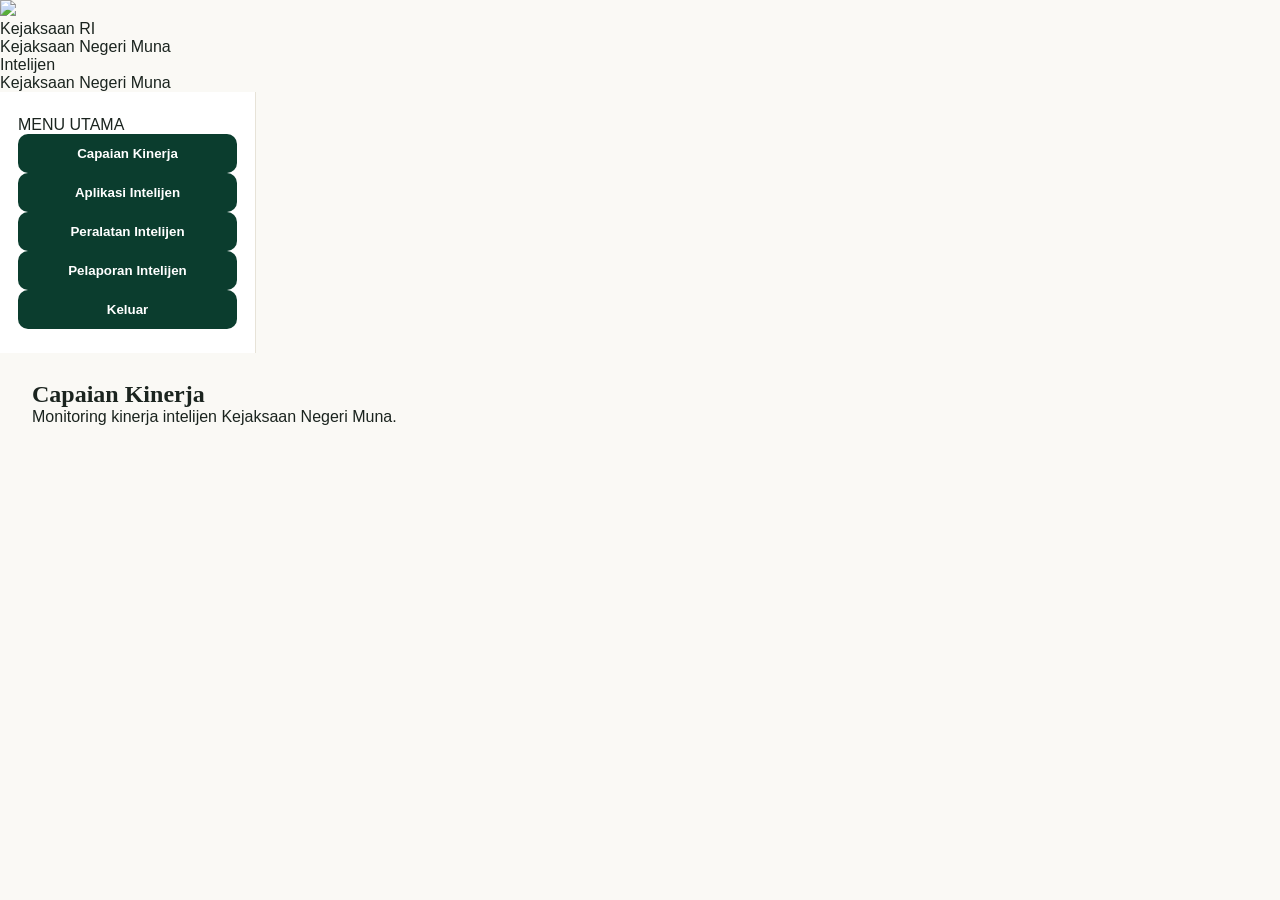
==== dashboard.html @ a60fd41d "Update dashboard.html" ====
<!DOCTYPE html>
<html lang="id">
<head>
<meta charset="UTF-8">
<meta name="viewport" content="width=device-width, initial-scale=1.0">
<title>Intelijen | Kejaksaan Negeri Muna</title>
<link rel="stylesheet" href="style.css">
</head>

<body class="dashboard-body">

<!-- HEADER -->
<header class="top-header">

  <div class="left-brand">
    <img src="https://raw.githubusercontent.com/ungumanggis199-svg/dataintelijen/main/Logo-Kejaksaan2.png"
         class="logo">
    <div>
      <div class="instansi">Kejaksaan RI</div>
      <div class="unit">Kejaksaan Negeri Muna</div>
    </div>
  </div>

  <div class="center-title">
    Intelijen <br>
    <span>Kejaksaan Negeri Muna</span>
  </div>

</header>

<!-- MAIN LAYOUT -->
<div class="dashboard-container">

  <!-- SIDEBAR -->
  <aside class="sidebar">

    <div class="menu-title">MENU UTAMA</div>

    <button class="menu active" onclick="showPage('kinerja')">
      Capaian Kinerja
    </button>

    <button class="menu" onclick="showPage('aplikasi')">
      Aplikasi Intelijen
    </button>

    <button class="menu" onclick="showPage('alat')">
      Peralatan Intelijen
    </button>

    <button class="menu" onclick="showPage('laporan')">
      Pelaporan Intelijen
    </button>

    <div class="logout">
      <button onclick="logout()">Keluar</button>
    </div>

  </aside>

  <!-- CONTENT -->
  <main class="content">

    <section id="kinerja" class="page active">
      <h2>Capaian Kinerja</h2>
      <p>Monitoring kinerja intelijen Kejaksaan Negeri Muna.</p>
    </section>

    <section id="aplikasi" class="page">
      <h2>Aplikasi Intelijen</h2>
      <p>Modul aplikasi operasional intelijen.</p>
    </section>

    <section id="alat" class="page">
      <h2>Peralatan Intelijen</h2>
      <p>Inventaris dan perangkat intelijen.</p>
    </section>

    <section id="laporan" class="page">
      <h2>Pelaporan Intelijen</h2>
      <p>Laporan kegiatan dan analisa intelijen.</p>
    </section>

  </main>

</div>

<script src="script.js"></script>
</body>
</html>
---- style.css ----
/* ===== TOKENS ===== */
:root{
  --green-deep:#0B3D2E;
  --green-mid:#155A41;
  --gold:#B8902E;
  --gold-light:#E4C77A;
  --white:#FFFFFF;
  --paper:#FAF9F5;
  --ink:#1B241F;
  --ink-soft:#5B6660;
  --line:#E7E3D8;
  --radius:14px;
  --shadow:0 12px 32px -12px rgba(11,61,46,0.18);
}

*{box-sizing:border-box;}
html,body{margin:0;padding:0;}
body{
  font-family:'Inter',sans-serif;
  color:var(--ink);
  background:var(--paper);
  -webkit-font-smoothing:antialiased;
}
h1,h2,h3,h4{font-family:'Fraunces',serif; margin:0;}
p{margin:0;}
a{color:inherit; text-decoration:none;}
button{font-family:inherit; cursor:pointer; border:none; background:none;}
input{font-family:inherit;}

/* ===== LOGIN PAGE ===== */
.logo-kejaksaan{
  width:60px;
  height:auto;
  display:block;
}
.login-body{
  min-height:100vh;
  display:flex;
  align-items:center;
  justify-content:center;
  background:
    radial-gradient(circle at 12% 18%, rgba(184,144,46,0.07), transparent 40%),
    radial-gradient(circle at 88% 82%, rgba(11,61,46,0.06), transparent 45%),
    var(--white);
  position:relative;
  overflow:hidden;
  padding:24px;
}
.seal-watermark{
  position:absolute;
  width:900px; height:900px;
  border:1px solid rgba(11,61,46,0.06);
  border-radius:50%;
  top:50%; left:50%;
  transform:translate(-50%,-50%);
}
.seal-watermark::before,.seal-watermark::after{
  content:'';
  position:absolute;
  border:1px solid rgba(184,144,46,0.07);
  border-radius:50%;
}
.seal-watermark::before{ width:700px; height:700px; top:100px; left:100px; }
.seal-watermark::after{ width:500px; height:500px; top:200px; left:200px; }

.login-shell{
  position:relative;
  z-index:1;
  display:grid;
  grid-template-columns:1fr 1fr;
  max-width:980px;
  width:100%;
  background:var(--white);
  border-radius:20px;
  overflow:hidden;
  box-shadow:var(--shadow);
  border:1px solid var(--line);
}

.login-panel{
  padding:56px 52px;
  display:flex;
  flex-direction:column;
  justify-content:center;
}
.brand-block{ margin-bottom:36px; }
.emblem{ width:56px; margin-bottom:18px; }
.emblem-svg{ width:100%; height:auto; }
.eyebrow{
  font-family:'Space Mono', monospace;
  font-size:11px;
  letter-spacing:0.12em;
  text-transform:uppercase;
  color:var(--gold);
  margin:0 0 6px;
}
.brand-title{
  font-size:30px;
  font-weight:600;
  letter-spacing:0.01em;
  color:var(--green-deep);
}
.brand-sub{
  margin-top:6px;
  font-size:14px;
  color:var(--ink-soft);
}

.login-form{ display:flex; flex-direction:column; gap:18px; }
.field{ display:flex; flex-direction:column; gap:7px; }
.field-label{ font-size:12.5px; font-weight:600; color:var(--ink); }
.field input{
  padding:13px 14px;
  border:1px solid var(--line);
  border-radius:10px;
  font-size:14.5px;
  background:var(--paper);
  transition:border-color .15s, box-shadow .15s;
}
.field input:focus{
  outline:none;
  border-color:var(--green-mid);
  box-shadow:0 0 0 3px rgba(21,90,65,0.1);
  background:var(--white);
}
.field-row{
  display:flex;
  align-items:center;
  justify-content:space-between;
  font-size:13px;
}
.checkbox{ display:flex; align-items:center; gap:7px; color:var(--ink-soft); }
.checkbox input{ accent-color:var(--green-mid); }
.link-muted{ color:var(--ink-soft); border-bottom:1px solid var(--line); }
.link-muted:hover{ color:var(--green-mid); border-color:var(--green-mid); }

.btn-primary{
  margin-top:6px;
  display:flex;
  align-items:center;
  justify-content:center;
  gap:9px;
  padding:14px 18px;
  background:var(--green-deep);
  color:var(--white);
  border-radius:10px;
  font-size:14.5px;
  font-weight:600;
  letter-spacing:0.01em;
  transition:background .15s, transform .15s;
}
.btn-primary:hover{ background:var(--green-mid); transform:translateY(-1px); }
.btn-primary svg{ transition:transform .15s; }
.btn-primary:hover svg{ transform:translateX(3px); }

.security-note{
  display:flex;
  align-items:flex-start;
  gap:7px;
  font-size:11.5px;
  color:var(--ink-soft);
  line-height:1.5;
  margin-top:8px;
}
.security-note svg{ flex-shrink:0; margin-top:2px; color:var(--gold); }

.login-side{
  background:linear-gradient(165deg, var(--green-deep) 0%, #0a2e23 100%);
  color:var(--white);
  padding:56px 44px;
  position:relative;
  display:flex;
  flex-direction:column;
  justify-content:space-between;
  overflow:hidden;
}
.side-tag{
  font-family:'Space Mono', monospace;
  font-size:10.5px;
  letter-spacing:0.14em;
  color:var(--gold-light);
  border:1px solid rgba(228,199,122,0.35);
  padding:5px 10px;
  border-radius:30px;
  display:inline-block;
}
.side-content h2{
  font-size:26px;
  font-weight:600;
  line-height:1.3;
  margin:22px 0 16px;
}
.side-content p{
  font-size:14px;
  line-height:1.6;
  color:rgba(255,255,255,0.75);
  max-width:320px;
}
.side-stats{
  display:flex;
  gap:28px;
  margin-top:34px;
}
.stat{ display:flex; flex-direction:column; gap:3px; }
.stat-num{
  font-family:'Fraunces',serif;
  font-size:24px;
  color:var(--gold-light);
  font-weight:600;
}
.stat-label{ font-size:11px; color:rgba(255,255,255,0.6); }
.side-pattern{
  position:absolute;
  right:-60px; bottom:-60px;
  width:260px; height:260px;
  border:1px solid rgba(228,199,122,0.18);
  border-radius:50%;
}
.side-pattern::before{
  content:'';
  position:absolute;
  inset:30px;
  border:1px solid rgba(228,199,122,0.18);
  border-radius:50%;
}

@media (max-width:840px){
  .login-shell{ grid-template-columns:1fr; }
  .login-side{ display:none; }
  .login-panel{ padding:40px 28px; }
}

/* ===== DASHBOARD ===== */
.dash-body{ background:var(--paper); }
.app-shell{ display:flex; min-height:100vh; }

.sidebar{
  width:256px;
  background:var(--white);
  border-right:1px solid var(--line);
  display:flex;
  flex-direction:column;
  padding:24px 18px;
  flex-shrink:0;
}
.sidebar-brand{ display:flex; align-items:center; gap:10px; padding:4px 8px 24px; border-bottom:1px solid var(--line); margin-bottom:18px; }
.emblem-svg-sm{ width:34px; height:34px; flex-shrink:0; }
.sidebar-title{ font-family:'Fraunces',serif; font-weight:600; font-size:15px; color:var(--green-deep); }
.sidebar-sub{ font-size:11px; color:var(--ink-soft); }

.sidebar-section-label{
  font-family:'Space Mono', monospace;
  font-size:10.5px;
  letter-spacing:0.1em;
  text-transform:uppercase;
  color:var(--ink-soft);
  padding:0 10px;
  margin-bottom:10px;
}
.nav-list{ list-style:none; padding:0; margin:0; display:flex; flex-direction:column; gap:4px; }
.nav-item{
  display:flex;
  align-items:center;
  gap:11px;
  padding:11px 12px;
  border-radius:9px;
  font-size:13.5px;
  font-weight:500;
  color:var(--ink-soft);
  cursor:pointer;
  transition:background .15s, color .15s;
}
.nav-icon{ width:17px; height:17px; flex-shrink:0; }
.nav-item:hover{ background:var(--paper); color:var(--ink); }
.nav-item.active{
  background:var(--green-deep);
  color:var(--white);
}
.nav-item.active .nav-icon{ color:var(--gold-light); }

.sidebar-footer{ margin-top:auto; padding-top:18px; border-top:1px solid var(--line); display:flex; flex-direction:column; gap:12px; }
.status-pill{ display:flex; align-items:center; gap:7px; font-size:12px; color:var(--green-mid); font-weight:600; padding:0 10px;}
.dot{ width:7px; height:7px; border-radius:50%; background:#2E9A6B; box-shadow:0 0 0 3px rgba(46,154,107,0.18); }
.logout-link{ font-size:12.5px; color:var(--ink-soft); padding:0 10px; }
.logout-link:hover{ color:var(--gold); }

.main-area{ flex:1; display:flex; flex-direction:column; min-width:0; }
.topbar{
  display:flex;
  align-items:center;
  gap:16px;
  padding:18px 32px;
  background:var(--white);
  border-bottom:1px solid var(--line);
  position:sticky; top:0; z-index:5;
}
.burger{ display:none; color:var(--ink); }
.topbar-title{ flex:1; }
.eyebrow-sm{ font-family:'Space Mono',monospace; font-size:10.5px; letter-spacing:0.1em; text-transform:uppercase; color:var(--gold); }
.topbar-title h1{ font-size:19px; font-weight:600; color:var(--green-deep); margin-top:2px; }
.topbar-right{ display:flex; align-items:center; gap:14px; }
.date-chip{ font-size:12px; color:var(--ink-soft); font-family:'Space Mono',monospace; }
.avatar{
  width:36px; height:36px; border-radius:50%;
  background:var(--green-deep); color:var(--gold-light);
  display:flex; align-items:center; justify-content:center;
  font-size:12.5px; font-weight:700;
  border:2px solid var(--gold-light);
}

.content{ padding:28px 32px 60px; }
.page{ display:none; animation:fadeUp .35s ease; }
.page.active{ display:block; }
@keyframes fadeUp{ from{opacity:0; transform:translateY(8px);} to{opacity:1; transform:translateY(0);} }

.section-intro{ color:var(--ink-soft); font-size:14px; margin-bottom:22px; max-width:640px; line-height:1.6;}

/* KPI cards */
.kpi-grid{ display:grid; grid-template-columns:repeat(4,1fr); gap:16px; margin-bottom:24px; }
.kpi-card{
  background:var(--white);
  border:1px solid var(--line);
  border-radius:var(--radius);
  padding:20px;
  display:flex; flex-direction:column; gap:6px;
}
.kpi-card.accent{ border-color:var(--gold); background:linear-gradient(160deg,#fff, #FBF6E9); }
.kpi-label{ font-size:12px; color:var(--ink-soft); font-weight:500; }
.kpi-value{ font-family:'Fraunces',serif; font-size:30px; font-weight:600; color:var(--green-deep); }
.kpi-delta{ font-size:11.5px; color:var(--ink-soft); }
.kpi-delta.up{ color:#2E9A6B; }

.panel-grid{ display:grid; grid-template-columns:2fr 1fr; gap:16px; }
.panel{ background:var(--white); border:1px solid var(--line); border-radius:var(--radius); padding:22px; }
.panel-head{ display:flex; align-items:center; justify-content:space-between; margin-bottom:18px; }
.panel-head h3{ font-size:15px; font-weight:600; color:var(--ink); }
.panel-tag{ font-size:11px; font-family:'Space Mono',monospace; color:var(--gold); border:1px solid var(--gold); padding:3px 8px; border-radius:20px; }

.bar-chart{ display:flex; align-items:flex-end; gap:18px; height:160px; padding-top:10px; }
.bar{ flex:1; height:var(--h); background:var(--green-mid); border-radius:6px 6px 0 0; position:relative; display:flex; align-items:flex-end; justify-content:center; }
.bar.gold{ background:var(--gold); }
.bar span{ position:absolute; bottom:-22px; font-size:11.5px; color:var(--ink-soft); }
.panel-foot{ font-size:11px; color:var(--ink-soft); margin-top:30px; }

.status-list{ list-style:none; padding:0; margin:0; display:flex; flex-direction:column; gap:14px; }
.status-list li{ display:flex; align-items:center; gap:10px; font-size:13.5px; color:var(--ink-soft); }
.status-list li b{ margin-left:auto; color:var(--ink); }
.sw{ width:10px; height:10px; border-radius:3px; }
.sw.green{ background:var(--green-mid); }
.sw.gold{ background:var(--gold); }
.sw.outline{ background:transparent; border:1.5px solid var(--ink-soft); }

/* App grid */
.app-grid{ display:grid; grid-template-columns:repeat(3,1fr); gap:16px; }
.app-card{
  background:var(--white);
  border:1px solid var(--line);
  border-radius:var(--radius);
  padding:22px;
  transition:transform .15s, box-shadow .15s, border-color .15s;
}
.app-card:hover{ transform:translateY(-3px); box-shadow:var(--shadow); border-color:var(--gold); }
.app-card.outline{ border-style:dashed; display:flex; flex-direction:column; align-items:flex-start; justify-content:center; color:var(--ink-soft); }
.app-tag{ font-family:'Space Mono',monospace; font-size:11px; color:var(--gold); background:#FBF6E9; padding:3px 8px; border-radius:6px; }
.app-card h4{ font-size:15.5px; margin:12px 0 6px; color:var(--green-deep); }
.app-card p{ font-size:13px; color:var(--ink-soft); line-height:1.5; }

/* Data table */
.search-row{ display:flex; gap:10px; margin-bottom:18px; }
.search-input{ flex:1; padding:12px 14px; border:1px solid var(--line); border-radius:10px; font-size:13.5px; background:var(--white); }
.search-input:focus{ outline:none; border-color:var(--green-mid); }
.btn-secondary{ padding:12px 22px; background:var(--green-deep); color:var(--white); border-radius:10px; font-size:13.5px; font-weight:600; }
.btn-secondary:hover{ background:var(--green-mid); }

.table-wrap{ background:var(--white); border:1px solid var(--line); border-radius:var(--radius); overflow:hidden; }
.data-table{ width:100%; border-collapse:collapse; font-size:13.5px; }
.data-table th{ text-align:left; padding:14px 18px; background:var(--paper); color:var(--ink-soft); font-weight:600; font-size:12px; border-bottom:1px solid var(--line); }
.data-table td{ padding:14px 18px; border-bottom:1px solid var(--line); color:var(--ink); }
.data-table tr:last-child td{ border-bottom:none; }
.data-table tr:hover td{ background:#FAFAF7; }

.tag{ font-size:11px; padding:4px 10px; border-radius:20px; font-weight:600; }
.tag.green{ background:#E5F2EB; color:var(--green-mid); }
.tag.gold{ background:#FBF1DC; color:#92711F; }
.tag.muted{ background:#F0EFEA; color:var(--ink-soft); }

/* Reports */
.report-grid{ display:grid; grid-template-columns:repeat(3,1fr); gap:16px; }
.report-card{ background:var(--white); border:1px solid var(--line); border-radius:var(--radius); padding:22px; display:flex; flex-direction:column; gap:12px; }
.report-head{ display:flex; align-items:flex-start; justify-content:space-between; gap:10px; }
.report-head h4{ font-size:15px; color:var(--green-deep); }
.report-card p{ font-size:13px; color:var(--ink-soft); line-height:1.5; flex:1; }
.btn-outline{ border:1.5px solid var(--green-deep); color:var(--green-deep); padding:10px; border-radius:9px; font-size:13px; font-weight:600; transition:background .15s, color .15s; }
.btn-outline:hover{ background:var(--green-deep); color:var(--white); }

/* Responsive */
@media (max-width:1080px){
  .kpi-grid{ grid-template-columns:repeat(2,1fr); }
  .panel-grid{ grid-template-columns:1fr; }
  .app-grid, .report-grid{ grid-template-columns:repeat(2,1fr); }
}
@media (max-width:760px){
  .sidebar{ position:fixed; left:-280px; top:0; bottom:0; z-index:20; transition:left .2s; box-shadow:var(--shadow); }
  .sidebar.open{ left:0; }
  .burger{ display:flex; }
  .kpi-grid, .app-grid, .report-grid{ grid-template-columns:1fr; }
  .content{ padding:20px 16px 50px; }
  .topbar{ padding:14px 16px; }
}

.bg-animation{
  position:fixed;
  inset:0;
  overflow:hidden;
  z-index:0;
  background: radial-gradient(circle at 20% 30%, rgba(11,61,46,0.08), transparent 40%),
              radial-gradient(circle at 80% 70%, rgba(184,144,46,0.08), transparent 45%),
              #ffffff;
}

/* Pulse rings */
.pulse-ring{
  position:absolute;
  border-radius:50%;
  border:1px solid rgba(11,61,46,0.12);
  animation:pulse 6s infinite ease-in-out;
  opacity:0;
}

.r1{
  width:300px;height:300px;
  top:20%; left:15%;
}
.r2{
  width:500px;height:500px;
  top:50%; left:60%;
  animation-delay:1.5s;
}
.r3{
  width:700px;height:700px;
  top:10%; left:70%;
  animation-delay:3s;
}

@keyframes pulse{
  0%{transform:scale(0.8); opacity:0;}
  50%{opacity:0.6;}
  100%{transform:scale(1.4); opacity:0;}
}

.floating-shield{
  position:absolute;
  top:50%;
  left:50%;
  transform:translate(-50%,-50%);
  opacity:0.06;
  animation:floatLogo 8s ease-in-out infinite;
}

.floating-shield img{
  width:260px;
  filter:grayscale(100%) contrast(120%);
}

@keyframes floatLogo{
  0%{transform:translate(-50%,-50%) scale(1);}
  50%{transform:translate(-50%,-52%) scale(1.05);}
  100%{transform:translate(-50%,-50%) scale(1);}
}

.login-shell{
  position:relative;
  z-index:2;
  display:grid;
  grid-template-columns:1fr 1fr;
  max-width:1000px;
  width:100%;

  background:rgba(255,255,255,0.75);
  backdrop-filter: blur(18px);

  border-radius:22px;
  overflow:hidden;

  box-shadow:0 25px 80px rgba(0,0,0,0.12);
  border:1px solid rgba(184,144,46,0.2);
}

.field input{
  padding:14px 16px;
  border-radius:12px;
  border:1px solid rgba(0,0,0,0.08);
  background:rgba(250,250,245,0.8);
  transition:0.25s ease;
}

.field input:focus{
  border-color:var(--gold);
  box-shadow:0 0 0 4px rgba(184,144,46,0.15);
  transform:translateY(-1px);
}

.btn-primary{
  position:relative;
  overflow:hidden;
  background:linear-gradient(135deg, var(--green-deep), var(--green-mid));
  transition:0.3s ease;
}

.btn-primary::after{
  content:"";
  position:absolute;
  top:0;
  left:-100%;
  width:100%;
  height:100%;
  background:linear-gradient(120deg, transparent, rgba(255,255,255,0.25), transparent);
  transition:0.5s;
}

.btn-primary:hover::after{
  left:100%;
}

.btn-primary:hover{
  transform:translateY(-2px);
  box-shadow:0 12px 30px rgba(11,61,46,0.25);
}

.intel-panel{
  position:relative;
  z-index:2;
  display:flex;
  flex-direction:column;
  gap:26px;
}

.intel-header h2{
  font-size:24px;
  color:var(--white);
  margin-top:14px;
}

.intel-header p{
  font-size:13.5px;
  color:rgba(255,255,255,0.75);
  line-height:1.6;
  max-width:280px;
}

.radar-wrapper{
  position:relative;
  width:180px;
  height:180px;
  margin-top:10px;
}

.radar{
  width:100%;
  height:100%;
  border-radius:50%;
  border:1px solid rgba(228,199,122,0.4);
  position:relative;
  overflow:hidden;
}

.radar::before{
  content:"";
  position:absolute;
  width:100%;
  height:100%;
  background:conic-gradient(
    rgba(228,199,122,0.0),
    rgba(228,199,122,0.15),
    rgba(228,199,122,0.0)
  );
  animation:spin 3s linear infinite;
}

@keyframes spin{
  from{transform:rotate(0deg);}
  to{transform:rotate(360deg);}
}

/* titik radar */
.radar-dot{
  position:absolute;
  width:8px;
  height:8px;
  background:var(--gold-light);
  border-radius:50%;
  box-shadow:0 0 10px rgba(228,199,122,0.8);
  animation:pulseDot 2s infinite;
}

.d1{top:30px; left:60px;}
.d2{top:90px; left:120px; animation-delay:0.4s;}
.d3{top:120px; left:40px; animation-delay:0.8s;}

@keyframes pulseDot{
  0%{transform:scale(0.8); opacity:0.5;}
  50%{transform:scale(1.2); opacity:1;}
  100%{transform:scale(0.8); opacity:0.5;}
}

.intel-stats{
  display:flex;
  gap:14px;
}

.stat-box{
  background:rgba(255,255,255,0.08);
  border:1px solid rgba(228,199,122,0.25);
  padding:10px 12px;
  border-radius:12px;
  backdrop-filter:blur(10px);
}

.stat-box .num{
  font-size:14px;
  font-weight:700;
  color:var(--gold-light);
  display:block;
}

.stat-box .lbl{
  font-size:10.5px;
  color:rgba(255,255,255,0.7);
}
.login-bg{
  position:fixed;
  inset:0;
  background:#ffffff;
  overflow:hidden;
  z-index:0;
}

.orb{
  position:absolute;
  border-radius:50%;
  filter:blur(60px);
  opacity:0.25;
  animation:float 10s infinite ease-in-out;
}

.o1{
  width:300px;height:300px;
  background:#0B3D2E;
  top:10%;left:15%;
}

.o2{
  width:400px;height:400px;
  background:#B8902E;
  bottom:10%;right:15%;
  animation-delay:2s;
}

.o3{
  width:250px;height:250px;
  background:#0B3D2E;
  top:60%;left:60%;
  animation-delay:4s;
}

@keyframes float{
  0%{transform:translateY(0);}
  50%{transform:translateY(-20px);}
  100%{transform:translateY(0);}
}
.login-container{
  position:relative;
  z-index:2;
  display:grid;
  grid-template-columns:1fr 1fr;
  min-height:100vh;
  align-items:center;
  padding:60px;
}
.login-left{
  padding:40px;
  display:flex;
  flex-direction:column;
  align-items:center;
  text-align:center;
  justify-content:center;
}

.kejaksaan-logo{
  width:90px;
  margin-bottom:20px;
}

.login-left h1{
  font-size:28px;
  color:#0B3D2E;
  margin-bottom:10px;
  text-align:center;
}

.sub{
  color:#5B6660;
  margin-bottom:20px;
  text-align:center;
}

.security-note{
  font-size:13px;
  color:#5B6660;
  max-width:320px;
  border-left:3px solid #B8902E;
  padding-left:12px;
  text-align:left;
}
.login-right{
  display:flex;
  justify-content:center;
}

.glass-card{
  width:100%;
  max-width:420px;
  padding:40px;
  border-radius:18px;

  background:rgba(255,255,255,0.7);
  backdrop-filter:blur(20px);

  border:1px solid rgba(11,61,46,0.1);
  box-shadow:0 20px 60px rgba(0,0,0,0.08);
}
.glass-card h2{
  color:#0B3D2E;
  margin-bottom:6px;
}

.desc{
  color:#5B6660;
  font-size:13px;
  margin-bottom:20px;
}

input{
  width:100%;
  padding:12px;
  margin-top:6px;
  margin-bottom:14px;
  border-radius:10px;
  border:1px solid #E7E3D8;
  transition:0.2s;
}

input:focus{
  outline:none;
  border-color:#B8902E;
  box-shadow:0 0 0 3px rgba(184,144,46,0.15);
}
button{
  width:100%;
  padding:12px;
  background:#0B3D2E;
  color:white;
  border-radius:10px;
  font-weight:600;
  cursor:pointer;
  transition:0.3s;
  position:relative;
  overflow:hidden;
}

button:hover{
  background:#155A41;
  transform:translateY(-2px);
}
.glass-card{
  animation:fadeUp 0.8s ease;
}

@keyframes fadeUp{
  from{
    opacity:0;
    transform:translateY(20px);
  }
  to{
    opacity:1;
    transform:translateY(0);
  }
}
.password-wrapper{
  position:relative;
  display:flex;
  align-items:center;
}

.password-wrapper input{
  width:100%;
  padding-right:40px;
}

.toggle-password{
  position:absolute;
  right:12px;
  cursor:pointer;
  font-size:16px;
  color:#5B6660;
  user-select:none;
  transition:0.2s;
}

.toggle-password:hover{
  color:#0B3D2E;
}
.row{
  display:flex;
  justify-content:space-between;
  align-items:center;
  margin-top:8px;
  font-size:15px;
}

.remember{
  display:flex;
  align-items:center;
  gap:6px;
}

.remember input{
  accent-color:#0B3D2E;
}

.link-muted{
  color:#5B6660;
  text-decoration:none;
}

.link-muted:hover{
  color:#0B3D2E;
}
.row{
  display:flex;
  justify-content:space-between;
  align-items:center;
  font-size:13px;
  margin-top:10px;
}

.remember{
  display:flex;
  align-items:center;
  gap:8px;
  white-space:nowrap;
}

.remember span,
.remember label{
  white-space:nowrap;
}

.remember input{
  width:14px;
  height:14px;
  accent-color:#0B3D2E;
.login-bg{
  position:fixed;
  inset:0;
  background:linear-gradient(120deg,#ffffff,#f7f7f4,#ffffff);
  background-size:200% 200%;
  animation:bgMove 10s ease infinite;
  overflow:hidden;
  z-index:0;
}

@keyframes bgMove{
  0%{background-position:0% 50%;}
  50%{background-position:100% 50%;}
  100%{background-position:0% 50%;}
}

/* soft dynamic glow */
.orb{
  position:absolute;
  border-radius:50%;
  filter:blur(70px);
  opacity:0.22;
  animation:float 12s ease-in-out infinite;
}

.o1{
  width:320px;height:320px;
  background:#0B3D2E;
  top:10%;left:10%;
}

.o2{
  width:420px;height:420px;
  background:#B8902E;
  bottom:10%;right:12%;
  animation-delay:2s;
}

.o3{
  width:260px;height:260px;
  background:#0B3D2E;
  top:55%;left:55%;
  animation-delay:4s;
}

@keyframes float{
  0%{transform:translateY(0);}
  50%{transform:translateY(-25px);}
  100%{transform:translateY(0);}
}
.logo-wrapper{
  display:flex;
  justify-content:center;
  align-items:center;
  margin-bottom:18px;
}

.kejaksaan-logo{
  width:110px;
  display:block;
  margin:0 auto;
}
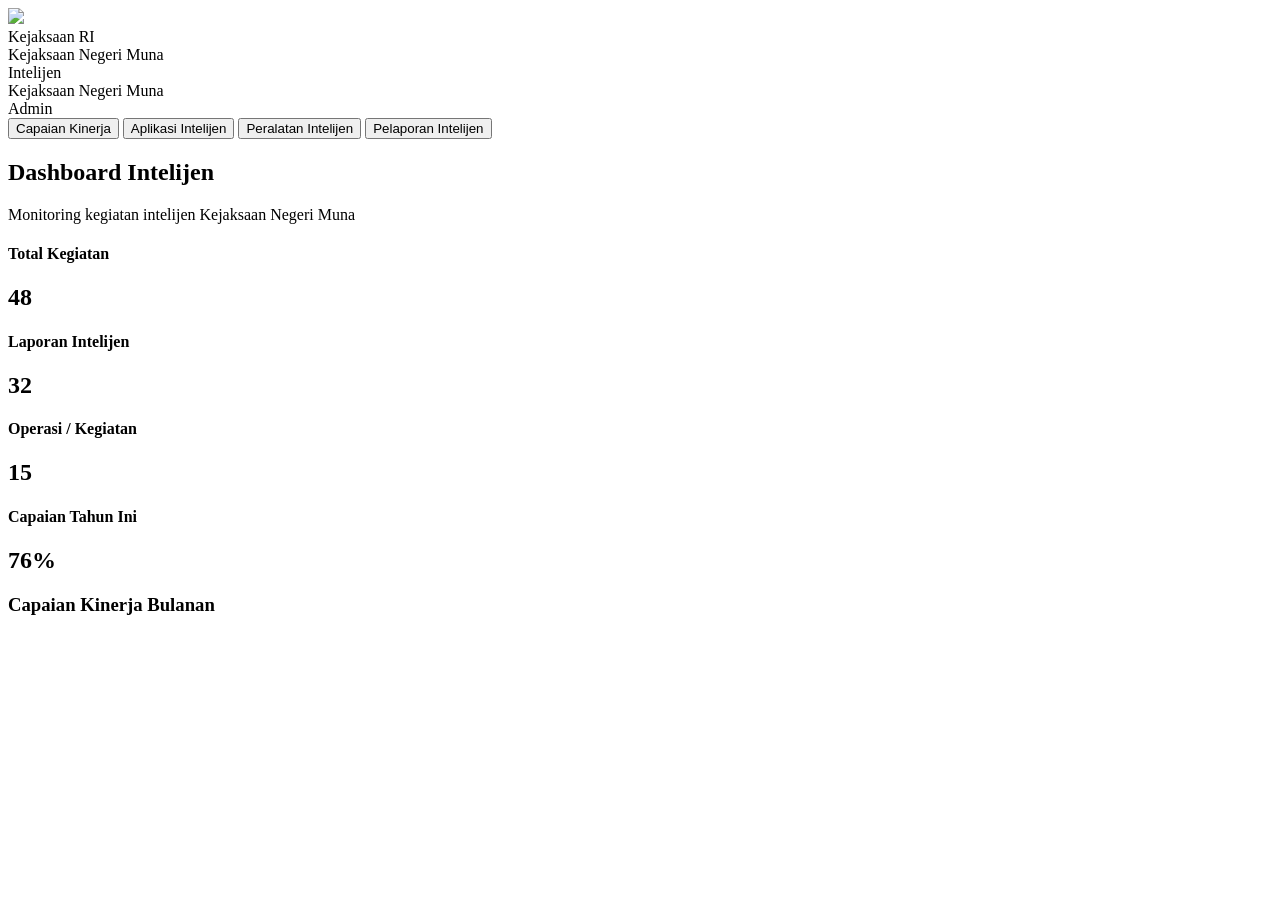
==== commit 7d02f8fa: "Update dashboard.html" ====
--- a/dashboard.html
+++ b/dashboard.html
@@ -3,88 +3,104 @@
 <head>
 <meta charset="UTF-8">
 <meta name="viewport" content="width=device-width, initial-scale=1.0">
-<title>Intelijen | Kejaksaan Negeri Muna</title>
-<link rel="stylesheet" href="style.css">
+<title>Dashboard Intelijen KN Muna</title>
+
+<link rel="stylesheet" href="dashboard.css">
 </head>
 
-<body class="dashboard-body">
+<body>
 
-<!-- HEADER -->
-<header class="top-header">
+<!-- TOP BAR -->
+<header class="topbar">
 
-  <div class="left-brand">
-    <img src="https://raw.githubusercontent.com/ungumanggis199-svg/dataintelijen/main/Logo-Kejaksaan2.png"
-         class="logo">
-    <div>
-      <div class="instansi">Kejaksaan RI</div>
-      <div class="unit">Kejaksaan Negeri Muna</div>
+  <!-- LEFT -->
+  <div class="brand">
+    <img src="https://raw.githubusercontent.com/ungumanggis199-svg/dataintelijen/main/Logo-Kejaksaan2.png">
+    <div class="brand-text">
+      <div class="title-small">Kejaksaan RI</div>
+      <div class="title-bold">Kejaksaan Negeri Muna</div>
     </div>
   </div>
 
+  <!-- CENTER TITLE -->
   <div class="center-title">
     Intelijen <br>
     <span>Kejaksaan Negeri Muna</span>
   </div>
 
+  <!-- RIGHT (optional user) -->
+  <div class="user-box">
+    <div class="user">Admin</div>
+  </div>
+
 </header>
 
-<!-- MAIN LAYOUT -->
-<div class="dashboard-container">
+<!-- MAIN -->
+<div class="layout">
 
   <!-- SIDEBAR -->
   <aside class="sidebar">
 
-    <div class="menu-title">MENU UTAMA</div>
-
-    <button class="menu active" onclick="showPage('kinerja')">
-      Capaian Kinerja
-    </button>
-
-    <button class="menu" onclick="showPage('aplikasi')">
-      Aplikasi Intelijen
-    </button>
-
-    <button class="menu" onclick="showPage('alat')">
-      Peralatan Intelijen
-    </button>
-
-    <button class="menu" onclick="showPage('laporan')">
-      Pelaporan Intelijen
-    </button>
-
-    <div class="logout">
-      <button onclick="logout()">Keluar</button>
-    </div>
+    <button class="menu active">Capaian Kinerja</button>
+    <button class="menu">Aplikasi Intelijen</button>
+    <button class="menu">Peralatan Intelijen</button>
+    <button class="menu">Pelaporan Intelijen</button>
 
   </aside>
 
   <!-- CONTENT -->
   <main class="content">
 
-    <section id="kinerja" class="page active">
-      <h2>Capaian Kinerja</h2>
-      <p>Monitoring kinerja intelijen Kejaksaan Negeri Muna.</p>
-    </section>
+    <!-- HERO CARD -->
+    <div class="hero">
+      <h2>Dashboard Intelijen</h2>
+      <p>Monitoring kegiatan intelijen Kejaksaan Negeri Muna</p>
+    </div>
 
-    <section id="aplikasi" class="page">
-      <h2>Aplikasi Intelijen</h2>
-      <p>Modul aplikasi operasional intelijen.</p>
-    </section>
+    <!-- CARDS -->
+    <div class="cards">
 
-    <section id="alat" class="page">
-      <h2>Peralatan Intelijen</h2>
-      <p>Inventaris dan perangkat intelijen.</p>
-    </section>
+      <div class="card">
+        <h4>Total Kegiatan</h4>
+        <h2>48</h2>
+      </div>
 
-    <section id="laporan" class="page">
-      <h2>Pelaporan Intelijen</h2>
-      <p>Laporan kegiatan dan analisa intelijen.</p>
-    </section>
+      <div class="card">
+        <h4>Laporan Intelijen</h4>
+        <h2>32</h2>
+      </div>
+
+      <div class="card">
+        <h4>Operasi / Kegiatan</h4>
+        <h2>15</h2>
+      </div>
+
+      <div class="card">
+        <h4>Capaian Tahun Ini</h4>
+        <h2>76%</h2>
+      </div>
+
+    </div>
+
+    <!-- MAIN PANEL -->
+    <div class="panel">
+
+      <h3>Capaian Kinerja Bulanan</h3>
+
+      <div class="chart">
+        <div class="bar" style="height:40%"></div>
+        <div class="bar" style="height:55%"></div>
+        <div class="bar" style="height:65%"></div>
+        <div class="bar" style="height:50%"></div>
+        <div class="bar" style="height:70%"></div>
+        <div class="bar" style="height:80%"></div>
+      </div>
+
+    </div>
 
   </main>
 
 </div>
 
-<script src="script.js"></script>
 </body>
 </html>
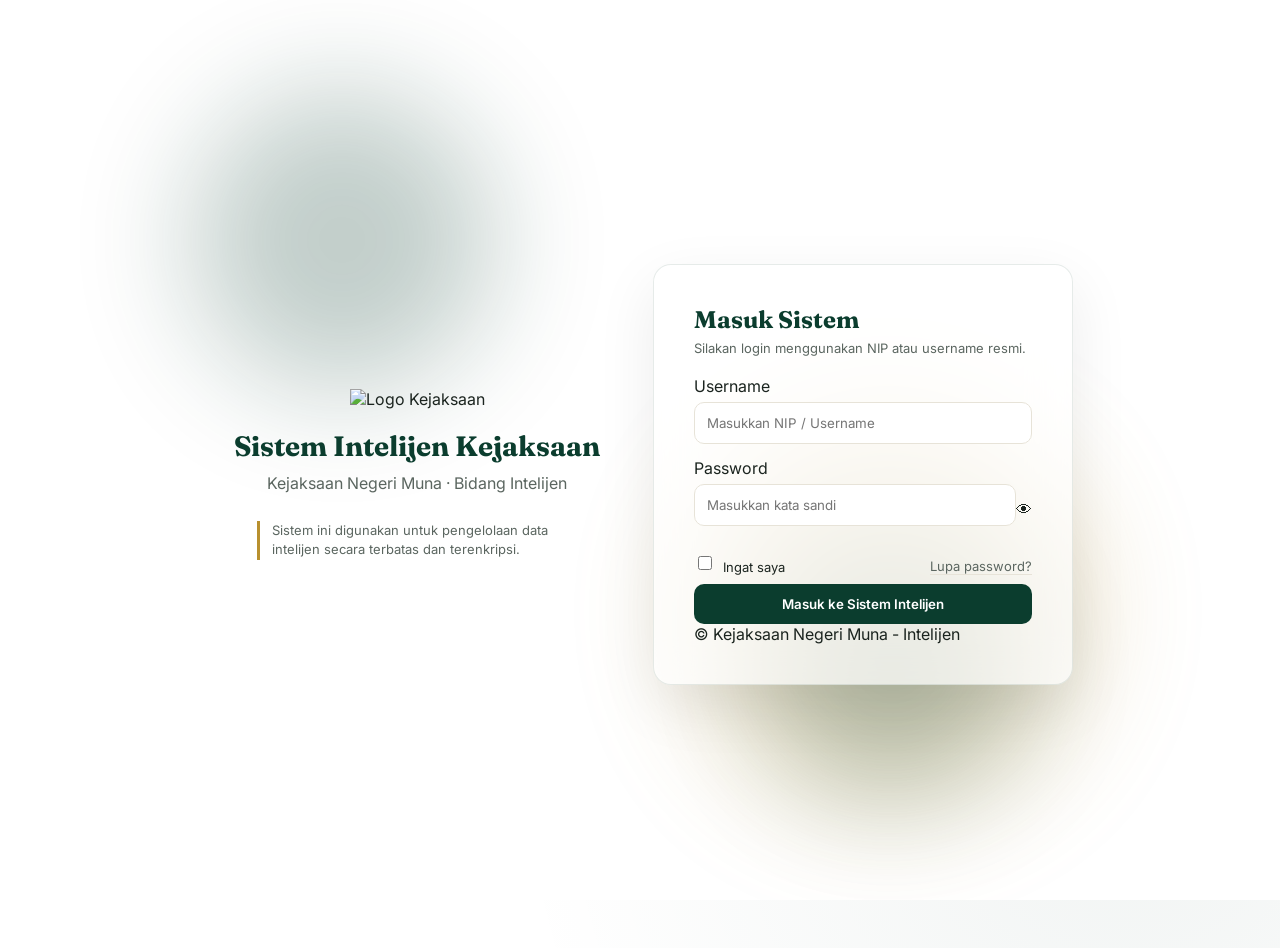
==== commit 3456e3af: "Update dashboard.html" ====
--- a/dashboard.html
+++ b/dashboard.html
@@ -3,104 +3,768 @@
 <head>
 <meta charset="UTF-8">
 <meta name="viewport" content="width=device-width, initial-scale=1.0">
-<title>Dashboard Intelijen KN Muna</title>
-
+<title>Dashboard Intelijen — KN Muna</title>
+<link rel="icon" type="image/png"
+  href="https://raw.githubusercontent.com/ungumanggis199-svg/dataintelijen/main/Logo-Kejaksaan2.png">
+<link href="https://fonts.googleapis.com/css2?family=Inter:wght@400;500;600;700&display=swap" rel="stylesheet">
 <link rel="stylesheet" href="dashboard.css">
 </head>
-
 <body>
 
-<!-- TOP BAR -->
-<header class="topbar">
-
-  <!-- LEFT -->
-  <div class="brand">
-    <img src="https://raw.githubusercontent.com/ungumanggis199-svg/dataintelijen/main/Logo-Kejaksaan2.png">
-    <div class="brand-text">
-      <div class="title-small">Kejaksaan RI</div>
-      <div class="title-bold">Kejaksaan Negeri Muna</div>
+<div class="app-shell">
+
+  <!-- ============ SIDEBAR ============ -->
+  <aside class="sidebar" id="sidebar">
+
+    <!-- Brand -->
+    <div class="sb-brand">
+      <img
+        src="https://raw.githubusercontent.com/ungumanggis199-svg/dataintelijen/main/Logo-Kejaksaan2.png"
+        alt="Logo Kejaksaan"
+        class="sb-logo"
+        onerror="this.style.display='none'">
+      <div class="sb-brand-text">
+        <div class="sb-inst">Kejaksaan RI</div>
+        <div class="sb-name">Kejaksaan Negeri Muna</div>
+      </div>
     </div>
+
+    <!-- Nav -->
+    <nav class="sb-nav">
+      <p class="sb-section-label">Menu Utama</p>
+      <ul class="nav-list">
+
+        <li class="nav-item active" data-page="capaian">
+          <svg viewBox="0 0 24 24" fill="none" stroke="currentColor" stroke-width="2" stroke-linecap="round" stroke-linejoin="round">
+            <line x1="18" y1="20" x2="18" y2="10"/><line x1="12" y1="20" x2="12" y2="4"/>
+            <line x1="6" y1="20" x2="6" y2="14"/>
+          </svg>
+          Capaian Kinerja
+        </li>
+
+        <li class="nav-item" data-page="aplikasi">
+          <svg viewBox="0 0 24 24" fill="none" stroke="currentColor" stroke-width="2" stroke-linecap="round" stroke-linejoin="round">
+            <rect x="3" y="3" width="7" height="7" rx="1"/>
+            <rect x="14" y="3" width="7" height="7" rx="1"/>
+            <rect x="3" y="14" width="7" height="7" rx="1"/>
+            <rect x="14" y="14" width="7" height="7" rx="1"/>
+          </svg>
+          Aplikasi Intelijen
+          <span class="nav-badge">4</span>
+        </li>
+
+        <li class="nav-item" data-page="peralatan">
+          <svg viewBox="0 0 24 24" fill="none" stroke="currentColor" stroke-width="2" stroke-linecap="round" stroke-linejoin="round">
+            <path d="M14.7 6.3a1 1 0 0 0 0 1.4l1.6 1.6a1 1 0 0 0 1.4 0l3.77-3.77a6 6 0 0 1-7.94 7.94l-6.91 6.91a2.12 2.12 0 0 1-3-3l6.91-6.91a6 6 0 0 1 7.94-7.94l-3.76 3.76z"/>
+          </svg>
+          Peralatan Intelijen
+        </li>
+
+        <li class="nav-item" data-page="pelaporan">
+          <svg viewBox="0 0 24 24" fill="none" stroke="currentColor" stroke-width="2" stroke-linecap="round" stroke-linejoin="round">
+            <path d="M14 2H6a2 2 0 0 0-2 2v16a2 2 0 0 0 2 2h12a2 2 0 0 0 2-2V8z"/>
+            <polyline points="14 2 14 8 20 8"/>
+            <line x1="16" y1="13" x2="8" y2="13"/>
+            <line x1="16" y1="17" x2="8" y2="17"/>
+            <polyline points="10 9 9 9 8 9"/>
+          </svg>
+          Pelaporan Intelijen
+        </li>
+
+      </ul>
+
+      <p class="sb-section-label">Lainnya</p>
+      <ul class="nav-list">
+
+        <li class="nav-item" data-page="kalender">
+          <svg viewBox="0 0 24 24" fill="none" stroke="currentColor" stroke-width="2" stroke-linecap="round" stroke-linejoin="round">
+            <rect x="3" y="4" width="18" height="18" rx="2" ry="2"/>
+            <line x1="16" y1="2" x2="16" y2="6"/>
+            <line x1="8" y1="2" x2="8" y2="6"/>
+            <line x1="3" y1="10" x2="21" y2="10"/>
+          </svg>
+          Kalender Kegiatan
+        </li>
+
+        <li class="nav-item" data-page="pengaturan">
+          <svg viewBox="0 0 24 24" fill="none" stroke="currentColor" stroke-width="2" stroke-linecap="round" stroke-linejoin="round">
+            <circle cx="12" cy="12" r="3"/>
+            <path d="M19.4 15a1.65 1.65 0 0 0 .33 1.82l.06.06a2 2 0 0 1-2.83 2.83l-.06-.06a1.65 1.65 0 0 0-1.82-.33 1.65 1.65 0 0 0-1 1.51V21a2 2 0 0 1-4 0v-.09A1.65 1.65 0 0 0 9 19.4a1.65 1.65 0 0 0-1.82.33l-.06.06a2 2 0 0 1-2.83-2.83l.06-.06A1.65 1.65 0 0 0 4.68 15a1.65 1.65 0 0 0-1.51-1H3a2 2 0 0 1 0-4h.09A1.65 1.65 0 0 0 4.6 9a1.65 1.65 0 0 0-.33-1.82l-.06-.06a2 2 0 0 1 2.83-2.83l.06.06A1.65 1.65 0 0 0 9 4.68a1.65 1.65 0 0 0 1-1.51V3a2 2 0 0 1 4 0v.09a1.65 1.65 0 0 0 1 1.51 1.65 1.65 0 0 0 1.82-.33l.06-.06a2 2 0 0 1 2.83 2.83l-.06.06A1.65 1.65 0 0 0 19.4 9a1.65 1.65 0 0 0 1.51 1H21a2 2 0 0 1 0 4h-.09a1.65 1.65 0 0 0-1.51 1z"/>
+          </svg>
+          Pengaturan
+        </li>
+
+      </ul>
+    </nav>
+
+    <!-- Footer -->
+    <div class="sb-footer">
+      <div class="berakhlak-card">
+        <div class="bak-tag">Trapsila Adhyaksa</div>
+        <div class="bak-title">BerAKHLAK</div>
+        <div class="bak-desc">Berorientasi Pelayanan, Akuntabel, Kompeten, Harmonis, Loyal, Adaptif, Kolaboratif</div>
+      </div>
+      <div class="sb-online">
+        <span class="online-dot"></span>
+        Sistem aktif
+      </div>
+      <a href="index.html" class="sb-logout" id="logoutBtn">
+        <svg viewBox="0 0 24 24" fill="none" stroke="currentColor" stroke-width="2" stroke-linecap="round" stroke-linejoin="round">
+          <path d="M9 21H5a2 2 0 0 1-2-2V5a2 2 0 0 1 2-2h4"/>
+          <polyline points="16 17 21 12 16 7"/>
+          <line x1="21" y1="12" x2="9" y2="12"/>
+        </svg>
+        Keluar dari sistem
+      </a>
+    </div>
+
+  </aside>
+  <!-- /SIDEBAR -->
+
+
+  <!-- ============ MAIN AREA ============ -->
+  <div class="main-area">
+
+    <!-- TOPBAR -->
+    <header class="topbar">
+      <div style="display:flex;align-items:center;gap:10px;">
+        <img
+          src="https://raw.githubusercontent.com/ungumanggis199-svg/dataintelijen/main/Logo-Kejaksaan2.png"
+          alt="" style="width:28px;opacity:.7;"
+          onerror="this.style.display='none'">
+      </div>
+      <div class="topbar-hero">
+        <div class="th-eyebrow">Sistem Informasi</div>
+        <h1>Intelijen &nbsp;·&nbsp; Kejaksaan Negeri Muna</h1>
+      </div>
+      <div class="topbar-right">
+        <button class="notif-btn" title="Notifikasi">
+          <svg viewBox="0 0 24 24" fill="none" stroke="currentColor" stroke-width="2" stroke-linecap="round" stroke-linejoin="round">
+            <path d="M18 8A6 6 0 0 0 6 8c0 7-3 9-3 9h18s-3-2-3-9"/>
+            <path d="M13.73 21a2 2 0 0 1-3.46 0"/>
+          </svg>
+          <span class="notif-dot"></span>
+        </button>
+        <div class="user-chip" id="userChip">
+          <div class="user-av" id="userAv">AD</div>
+          <div>
+            <div class="user-chip-name" id="userChipName">Admin</div>
+            <div class="user-chip-role" id="userChipRole">Intelijen</div>
+          </div>
+          <div class="user-chip-caret">
+            <svg viewBox="0 0 24 24" fill="none" stroke="currentColor" stroke-width="2" stroke-linecap="round" stroke-linejoin="round">
+              <polyline points="6 9 12 15 18 9"/>
+            </svg>
+          </div>
+        </div>
+      </div>
+    </header>
+
+    <!-- SCROLLABLE CONTENT -->
+    <div class="content">
+
+      <!-- ==================
+           PAGE: CAPAIAN KINERJA
+           ================== -->
+      <section class="page active" id="page-capaian">
+
+        <!-- Hero Banner -->
+        <div class="hero-banner">
+          <div class="hb-left">
+            <div class="hb-eyebrow">Dashboard · Capaian Kinerja</div>
+            <div class="hb-title">Monitoring Intelijen<br>Kejaksaan Negeri Muna</div>
+            <div class="hb-sub">Profesional · Responsif · Integritas · Melayani</div>
+          </div>
+          <div class="hb-right">
+            <div class="hb-stat">
+              <div class="hb-stat-val">76%</div>
+              <div class="hb-stat-label">Capaian Tahun Ini</div>
+            </div>
+            <div class="hb-stat">
+              <div class="hb-stat-val">90%</div>
+              <div class="hb-stat-label">Target Tahun</div>
+            </div>
+            <div class="hb-stat">
+              <div class="hb-stat-val">88%</div>
+              <div class="hb-stat-label">Proyeksi Akhir</div>
+            </div>
+          </div>
+        </div>
+
+        <!-- KPI Grid -->
+        <div class="kpi-grid">
+
+          <div class="kpi-card">
+            <div class="kpi-icon">
+              <svg viewBox="0 0 24 24" fill="none" stroke="currentColor" stroke-width="2" stroke-linecap="round" stroke-linejoin="round">
+                <circle cx="12" cy="12" r="10"/>
+                <polyline points="12 6 12 12 16 14"/>
+              </svg>
+            </div>
+            <div class="kpi-body">
+              <div class="kpi-label">Total Kegiatan Intelijen</div>
+              <div class="kpi-value">48</div>
+              <div class="kpi-delta up">
+                <svg viewBox="0 0 24 24" fill="none" stroke="currentColor" stroke-width="2.5" stroke-linecap="round" stroke-linejoin="round">
+                  <polyline points="23 6 13.5 15.5 8.5 10.5 1 18"/>
+                  <polyline points="17 6 23 6 23 12"/>
+                </svg>
+                +20% dari bulan lalu
+              </div>
+            </div>
+          </div>
+
+          <div class="kpi-card">
+            <div class="kpi-icon">
+              <svg viewBox="0 0 24 24" fill="none" stroke="currentColor" stroke-width="2" stroke-linecap="round" stroke-linejoin="round">
+                <path d="M17 21v-2a4 4 0 0 0-4-4H5a4 4 0 0 0-4 4v2"/>
+                <circle cx="9" cy="7" r="4"/>
+                <path d="M23 21v-2a4 4 0 0 0-3-3.87"/>
+                <path d="M16 3.13a4 4 0 0 1 0 7.75"/>
+              </svg>
+            </div>
+            <div class="kpi-body">
+              <div class="kpi-label">Laporan Intelijen</div>
+              <div class="kpi-value">32</div>
+              <div class="kpi-delta up">
+                <svg viewBox="0 0 24 24" fill="none" stroke="currentColor" stroke-width="2.5" stroke-linecap="round" stroke-linejoin="round">
+                  <polyline points="23 6 13.5 15.5 8.5 10.5 1 18"/>
+                  <polyline points="17 6 23 6 23 12"/>
+                </svg>
+                +18% dari bulan lalu
+              </div>
+            </div>
+          </div>
+
+          <div class="kpi-card">
+            <div class="kpi-icon">
+              <svg viewBox="0 0 24 24" fill="none" stroke="currentColor" stroke-width="2" stroke-linecap="round" stroke-linejoin="round">
+                <path d="M12 22s8-4 8-10V5l-8-3-8 3v7c0 6 8 10 8 10z"/>
+              </svg>
+            </div>
+            <div class="kpi-body">
+              <div class="kpi-label">Operasi / Kegiatan</div>
+              <div class="kpi-value">15</div>
+              <div class="kpi-delta up">
+                <svg viewBox="0 0 24 24" fill="none" stroke="currentColor" stroke-width="2.5" stroke-linecap="round" stroke-linejoin="round">
+                  <polyline points="23 6 13.5 15.5 8.5 10.5 1 18"/>
+                  <polyline points="17 6 23 6 23 12"/>
+                </svg>
+                +15% dari bulan lalu
+              </div>
+            </div>
+          </div>
+
+          <div class="kpi-card">
+            <div class="kpi-icon gold-bg">
+              <svg viewBox="0 0 24 24" fill="none" stroke="currentColor" stroke-width="2" stroke-linecap="round" stroke-linejoin="round">
+                <rect x="3" y="4" width="18" height="18" rx="2" ry="2"/>
+                <line x1="16" y1="2" x2="16" y2="6"/>
+                <line x1="8" y1="2" x2="8" y2="6"/>
+                <line x1="3" y1="10" x2="21" y2="10"/>
+              </svg>
+            </div>
+            <div class="kpi-body">
+              <div class="kpi-label">Capaian Tahun Ini</div>
+              <div class="kpi-value" style="color:var(--gold);">76%</div>
+              <div class="kpi-delta up">
+                <svg viewBox="0 0 24 24" fill="none" stroke="currentColor" stroke-width="2.5" stroke-linecap="round" stroke-linejoin="round">
+                  <polyline points="23 6 13.5 15.5 8.5 10.5 1 18"/>
+                  <polyline points="17 6 23 6 23 12"/>
+                </svg>
+                +12% dari target tahun ini
+              </div>
+            </div>
+          </div>
+
+        </div>
+        <!-- /KPI Grid -->
+
+        <!-- Panel Grid: Chart + Donut -->
+        <div class="panel-grid">
+
+          <!-- Line Chart -->
+          <div class="panel">
+            <div class="panel-head">
+              <div class="ph-left">
+                <svg viewBox="0 0 24 24" fill="none" stroke="currentColor" stroke-width="2" stroke-linecap="round" stroke-linejoin="round">
+                  <polyline points="22 12 18 12 15 21 9 3 6 12 2 12"/>
+                </svg>
+                <h3>Capaian Kinerja Bulanan</h3>
+              </div>
+              <select class="year-sel" id="yearSel">
+                <option>Tahun 2024</option>
+                <option>Tahun 2025</option>
+              </select>
+            </div>
+            <div class="chart-wrap">
+              <canvas id="lineChart"></canvas>
+            </div>
+            <div class="chart-summary">
+              <div class="cs-item">
+                <div class="cs-label">Rata-rata Capaian</div>
+                <div class="cs-val">66% <span class="cs-arrow">↗</span></div>
+              </div>
+              <div class="cs-item">
+                <div class="cs-label">Target Tahun Ini</div>
+                <div class="cs-val">90% <span class="cs-arrow">↗</span></div>
+              </div>
+              <div class="cs-item">
+                <div class="cs-label">Proyeksi Akhir Tahun</div>
+                <div class="cs-val">88% <span class="cs-arrow">↗</span></div>
+              </div>
+            </div>
+          </div>
+
+          <!-- Right column: Donut + Activities -->
+          <div style="display:flex;flex-direction:column;gap:14px;">
+
+            <!-- Donut Chart -->
+            <div class="panel">
+              <div class="panel-head">
+                <div class="ph-left">
+                  <svg viewBox="0 0 24 24" fill="none" stroke="currentColor" stroke-width="2" stroke-linecap="round" stroke-linejoin="round">
+                    <circle cx="12" cy="12" r="10"/>
+                    <path d="M12 2a10 10 0 0 1 10 10"/>
+                  </svg>
+                  <h3>Distribusi Kegiatan</h3>
+                </div>
+                <span class="panel-tag">Total 48</span>
+              </div>
+              <div class="donut-wrap">
+                <div class="donut-canvas-wrap">
+                  <canvas id="donutChart" width="128" height="128"></canvas>
+                  <div class="donut-center">
+                    <div class="dc-num">48</div>
+                    <div class="dc-label">Kegiatan</div>
+                  </div>
+                </div>
+                <div class="donut-legend">
+                  <div class="dl-item">
+                    <div class="dl-dot" style="background:#0B3D2E;"></div>
+                    <span class="dl-label">Pengamanan Kebijakan</span>
+                    <span class="dl-val">29%</span>
+                  </div>
+                  <div class="dl-item">
+                    <div class="dl-dot" style="background:#2E9A6B;"></div>
+                    <span class="dl-label">Penggalangan</span>
+                    <span class="dl-val">25%</span>
+                  </div>
+                  <div class="dl-item">
+                    <div class="dl-dot" style="background:#B8902E;"></div>
+                    <span class="dl-label">Pengawasan Aliran</span>
+                    <span class="dl-val">21%</span>
+                  </div>
+                  <div class="dl-item">
+                    <div class="dl-dot" style="background:#4A90D9;"></div>
+                    <span class="dl-label">Deteksi Dini</span>
+                    <span class="dl-val">15%</span>
+                  </div>
+                  <div class="dl-item">
+                    <div class="dl-dot" style="background:#C8C8C0;"></div>
+                    <span class="dl-label">Lainnya</span>
+                    <span class="dl-val">10%</span>
+                  </div>
+                </div>
+              </div>
+            </div>
+
+            <!-- Activity -->
+            <div class="panel" style="flex:1;">
+              <div class="panel-head">
+                <div class="ph-left">
+                  <svg viewBox="0 0 24 24" fill="none" stroke="currentColor" stroke-width="2" stroke-linecap="round" stroke-linejoin="round">
+                    <polyline points="22 12 18 12 15 21 9 3 6 12 2 12"/>
+                  </svg>
+                  <h3>Aktivitas Terbaru</h3>
+                </div>
+                <a href="#" class="see-all-link">Lihat semua</a>
+              </div>
+              <div class="activity-list">
+
+                <div class="al-item">
+                  <div class="al-icon">
+                    <svg viewBox="0 0 24 24" fill="none" stroke="currentColor" stroke-width="2" stroke-linecap="round" stroke-linejoin="round">
+                      <path d="M14 2H6a2 2 0 0 0-2 2v16a2 2 0 0 0 2 2h12a2 2 0 0 0 2-2V8z"/>
+                      <polyline points="14 2 14 8 20 8"/>
+                      <line x1="12" y1="18" x2="12" y2="12"/>
+                      <line x1="9" y1="15" x2="15" y2="15"/>
+                    </svg>
+                  </div>
+                  <div class="al-body">
+                    <div class="al-title">Laporan intelijen baru ditambahkan</div>
+                    <div class="al-sub">Laporan Intelijen — Pengawasan Ormas</div>
+                  </div>
+                  <div class="al-time">2 jam lalu</div>
+                </div>
+
+                <div class="al-item">
+                  <div class="al-icon">
+                    <svg viewBox="0 0 24 24" fill="none" stroke="currentColor" stroke-width="2" stroke-linecap="round" stroke-linejoin="round">
+                      <path d="M17 21v-2a4 4 0 0 0-4-4H5a4 4 0 0 0-4 4v2"/>
+                      <circle cx="9" cy="7" r="4"/>
+                    </svg>
+                  </div>
+                  <div class="al-body">
+                    <div class="al-title">Kegiatan penggalangan masyarakat</div>
+                    <div class="al-sub">Desa Kontunaga, Kec. Kontunaga</div>
+                  </div>
+                  <div class="al-time">5 jam lalu</div>
+                </div>
+
+                <div class="al-item">
+                  <div class="al-icon">
+                    <svg viewBox="0 0 24 24" fill="none" stroke="currentColor" stroke-width="2" stroke-linecap="round" stroke-linejoin="round">
+                      <path d="M10.29 3.86L1.82 18a2 2 0 0 0 1.71 3h16.94a2 2 0 0 0 1.71-3L13.71 3.86a2 2 0 0 0-3.42 0z"/>
+                      <line x1="12" y1="9" x2="12" y2="13"/>
+                      <line x1="12" y1="17" x2="12.01" y2="17"/>
+                    </svg>
+                  </div>
+                  <div class="al-body">
+                    <div class="al-title">Deteksi dini potensi gangguan kamtibmas</div>
+                    <div class="al-sub">Kec. Katobu</div>
+                  </div>
+                  <div class="al-time">1 hari lalu</div>
+                </div>
+
+              </div>
+            </div>
+
+          </div>
+          <!-- /right column -->
+
+        </div>
+        <!-- /Panel Grid -->
+
+        <!-- Quick Access -->
+        <div class="qa-section">
+          <div class="qa-title">
+            <svg viewBox="0 0 24 24" fill="none" stroke="currentColor" stroke-width="2" stroke-linecap="round" stroke-linejoin="round">
+              <polygon points="13 2 3 14 12 14 11 22 21 10 12 10 13 2"/>
+            </svg>
+            Akses Cepat
+          </div>
+          <div class="qa-grid">
+
+            <div class="qa-card" data-page="capaian">
+              <div class="qa-icon">
+                <svg viewBox="0 0 24 24" fill="none" stroke="currentColor" stroke-width="2" stroke-linecap="round" stroke-linejoin="round">
+                  <line x1="18" y1="20" x2="18" y2="10"/>
+                  <line x1="12" y1="20" x2="12" y2="4"/>
+                  <line x1="6" y1="20" x2="6" y2="14"/>
+                </svg>
+              </div>
+              <div class="qa-card-title">Capaian Kinerja</div>
+              <div class="qa-card-sub">
+                Lihat Statistik
+                <svg viewBox="0 0 24 24" fill="none" stroke="currentColor" stroke-width="2.5" stroke-linecap="round" stroke-linejoin="round">
+                  <polyline points="9 18 15 12 9 6"/>
+                </svg>
+              </div>
+            </div>
+
+            <div class="qa-card" data-page="aplikasi">
+              <div class="qa-icon">
+                <svg viewBox="0 0 24 24" fill="none" stroke="currentColor" stroke-width="2" stroke-linecap="round" stroke-linejoin="round">
+                  <rect x="3" y="3" width="7" height="7" rx="1"/>
+                  <rect x="14" y="3" width="7" height="7" rx="1"/>
+                  <rect x="3" y="14" width="7" height="7" rx="1"/>
+                  <rect x="14" y="14" width="7" height="7" rx="1"/>
+                </svg>
+              </div>
+              <div class="qa-card-title">Aplikasi Intelijen</div>
+              <div class="qa-card-sub">
+                Kelola Aplikasi
+                <svg viewBox="0 0 24 24" fill="none" stroke="currentColor" stroke-width="2.5" stroke-linecap="round" stroke-linejoin="round">
+                  <polyline points="9 18 15 12 9 6"/>
+                </svg>
+              </div>
+            </div>
+
+            <div class="qa-card" data-page="peralatan">
+              <div class="qa-icon">
+                <svg viewBox="0 0 24 24" fill="none" stroke="currentColor" stroke-width="2" stroke-linecap="round" stroke-linejoin="round">
+                  <path d="M14.7 6.3a1 1 0 0 0 0 1.4l1.6 1.6a1 1 0 0 0 1.4 0l3.77-3.77a6 6 0 0 1-7.94 7.94l-6.91 6.91a2.12 2.12 0 0 1-3-3l6.91-6.91a6 6 0 0 1 7.94-7.94l-3.76 3.76z"/>
+                </svg>
+              </div>
+              <div class="qa-card-title">Peralatan Intelijen</div>
+              <div class="qa-card-sub">
+                Data & Inventaris
+                <svg viewBox="0 0 24 24" fill="none" stroke="currentColor" stroke-width="2.5" stroke-linecap="round" stroke-linejoin="round">
+                  <polyline points="9 18 15 12 9 6"/>
+                </svg>
+              </div>
+            </div>
+
+            <div class="qa-card" data-page="pelaporan">
+              <div class="qa-icon">
+                <svg viewBox="0 0 24 24" fill="none" stroke="currentColor" stroke-width="2" stroke-linecap="round" stroke-linejoin="round">
+                  <path d="M14 2H6a2 2 0 0 0-2 2v16a2 2 0 0 0 2 2h12a2 2 0 0 0 2-2V8z"/>
+                  <polyline points="14 2 14 8 20 8"/>
+                  <line x1="16" y1="13" x2="8" y2="13"/>
+                  <line x1="16" y1="17" x2="8" y2="17"/>
+                </svg>
+              </div>
+              <div class="qa-card-title">Pelaporan Intelijen</div>
+              <div class="qa-card-sub">
+                Buat Laporan
+                <svg viewBox="0 0 24 24" fill="none" stroke="currentColor" stroke-width="2.5" stroke-linecap="round" stroke-linejoin="round">
+                  <polyline points="9 18 15 12 9 6"/>
+                </svg>
+              </div>
+            </div>
+
+          </div>
+        </div>
+
+      </section>
+      <!-- /PAGE CAPAIAN -->
+
+
+      <!-- ==================
+           PAGE: APLIKASI INTELIJEN
+           ================== -->
+      <section class="page" id="page-aplikasi">
+        <div class="empty-state">
+          <svg viewBox="0 0 24 24" fill="none" stroke="currentColor" stroke-width="1.5" stroke-linecap="round" stroke-linejoin="round">
+            <rect x="3" y="3" width="7" height="7" rx="1"/>
+            <rect x="14" y="3" width="7" height="7" rx="1"/>
+            <rect x="3" y="14" width="7" height="7" rx="1"/>
+            <rect x="14" y="14" width="7" height="7" rx="1"/>
+          </svg>
+          <h3>Aplikasi Intelijen</h3>
+          <p>Halaman ini menampilkan daftar aplikasi intelijen yang terdaftar dan aktif digunakan oleh Kejaksaan Negeri Muna.</p>
+        </div>
+      </section>
+
+
+      <!-- ==================
+           PAGE: PERALATAN
+           ================== -->
+      <section class="page" id="page-peralatan">
+        <div class="empty-state">
+          <svg viewBox="0 0 24 24" fill="none" stroke="currentColor" stroke-width="1.5" stroke-linecap="round" stroke-linejoin="round">
+            <path d="M14.7 6.3a1 1 0 0 0 0 1.4l1.6 1.6a1 1 0 0 0 1.4 0l3.77-3.77a6 6 0 0 1-7.94 7.94l-6.91 6.91a2.12 2.12 0 0 1-3-3l6.91-6.91a6 6 0 0 1 7.94-7.94l-3.76 3.76z"/>
+          </svg>
+          <h3>Peralatan Intelijen</h3>
+          <p>Data inventaris dan peralatan intelijen Kejaksaan Negeri Muna akan ditampilkan di sini.</p>
+        </div>
+      </section>
+
+
+      <!-- ==================
+           PAGE: PELAPORAN
+           ================== -->
+      <section class="page" id="page-pelaporan">
+        <div class="empty-state">
+          <svg viewBox="0 0 24 24" fill="none" stroke="currentColor" stroke-width="1.5" stroke-linecap="round" stroke-linejoin="round">
+            <path d="M14 2H6a2 2 0 0 0-2 2v16a2 2 0 0 0 2 2h12a2 2 0 0 0 2-2V8z"/>
+            <polyline points="14 2 14 8 20 8"/>
+          </svg>
+          <h3>Pelaporan Intelijen</h3>
+          <p>Buat dan kelola laporan kegiatan intelijen Kejaksaan Negeri Muna secara terstruktur.</p>
+        </div>
+      </section>
+
+
+      <!-- ==================
+           PAGE: KALENDER
+           ================== -->
+      <section class="page" id="page-kalender">
+        <div class="empty-state">
+          <svg viewBox="0 0 24 24" fill="none" stroke="currentColor" stroke-width="1.5" stroke-linecap="round" stroke-linejoin="round">
+            <rect x="3" y="4" width="18" height="18" rx="2" ry="2"/>
+            <line x1="16" y1="2" x2="16" y2="6"/>
+            <line x1="8" y1="2" x2="8" y2="6"/>
+            <line x1="3" y1="10" x2="21" y2="10"/>
+          </svg>
+          <h3>Kalender Kegiatan</h3>
+          <p>Jadwal dan agenda kegiatan intelijen Kejaksaan Negeri Muna.</p>
+        </div>
+      </section>
+
+
+      <!-- ==================
+           PAGE: PENGATURAN
+           ================== -->
+      <section class="page" id="page-pengaturan">
+        <div class="empty-state">
+          <svg viewBox="0 0 24 24" fill="none" stroke="currentColor" stroke-width="1.5" stroke-linecap="round" stroke-linejoin="round">
+            <circle cx="12" cy="12" r="3"/>
+            <path d="M19.4 15a1.65 1.65 0 0 0 .33 1.82l.06.06a2 2 0 0 1-2.83 2.83l-.06-.06a1.65 1.65 0 0 0-1.82-.33 1.65 1.65 0 0 0-1 1.51V21a2 2 0 0 1-4 0v-.09A1.65 1.65 0 0 0 9 19.4a1.65 1.65 0 0 0-1.82.33l-.06.06a2 2 0 0 1-2.83-2.83l.06-.06A1.65 1.65 0 0 0 4.68 15a1.65 1.65 0 0 0-1.51-1H3a2 2 0 0 1 0-4h.09A1.65 1.65 0 0 0 4.6 9a1.65 1.65 0 0 0-.33-1.82l-.06-.06a2 2 0 0 1 2.83-2.83l.06.06A1.65 1.65 0 0 0 9 4.68a1.65 1.65 0 0 0 1-1.51V3a2 2 0 0 1 4 0v.09a1.65 1.65 0 0 0 1 1.51 1.65 1.65 0 0 0 1.82-.33l.06-.06a2 2 0 0 1 2.83 2.83l-.06.06A1.65 1.65 0 0 0 19.4 9a1.65 1.65 0 0 0 1.51 1H21a2 2 0 0 1 0 4h-.09a1.65 1.65 0 0 0-1.51 1z"/>
+          </svg>
+          <h3>Pengaturan Sistem</h3>
+          <p>Konfigurasi sistem dan preferensi pengguna dapat diatur di sini.</p>
+        </div>
+      </section>
+
+    </div>
+    <!-- /SCROLLABLE CONTENT -->
+
   </div>
-
-  <!-- CENTER TITLE -->
-  <div class="center-title">
-    Intelijen <br>
-    <span>Kejaksaan Negeri Muna</span>
-  </div>
-
-  <!-- RIGHT (optional user) -->
-  <div class="user-box">
-    <div class="user">Admin</div>
-  </div>
-
-</header>
-
-<!-- MAIN -->
-<div class="layout">
-
-  <!-- SIDEBAR -->
-  <aside class="sidebar">
-
-    <button class="menu active">Capaian Kinerja</button>
-    <button class="menu">Aplikasi Intelijen</button>
-    <button class="menu">Peralatan Intelijen</button>
-    <button class="menu">Pelaporan Intelijen</button>
-
-  </aside>
-
-  <!-- CONTENT -->
-  <main class="content">
-
-    <!-- HERO CARD -->
-    <div class="hero">
-      <h2>Dashboard Intelijen</h2>
-      <p>Monitoring kegiatan intelijen Kejaksaan Negeri Muna</p>
-    </div>
-
-    <!-- CARDS -->
-    <div class="cards">
-
-      <div class="card">
-        <h4>Total Kegiatan</h4>
-        <h2>48</h2>
-      </div>
-
-      <div class="card">
-        <h4>Laporan Intelijen</h4>
-        <h2>32</h2>
-      </div>
-
-      <div class="card">
-        <h4>Operasi / Kegiatan</h4>
-        <h2>15</h2>
-      </div>
-
-      <div class="card">
-        <h4>Capaian Tahun Ini</h4>
-        <h2>76%</h2>
-      </div>
-
-    </div>
-
-    <!-- MAIN PANEL -->
-    <div class="panel">
-
-      <h3>Capaian Kinerja Bulanan</h3>
-
-      <div class="chart">
-        <div class="bar" style="height:40%"></div>
-        <div class="bar" style="height:55%"></div>
-        <div class="bar" style="height:65%"></div>
-        <div class="bar" style="height:50%"></div>
-        <div class="bar" style="height:70%"></div>
-        <div class="bar" style="height:80%"></div>
-      </div>
-
-    </div>
-
-  </main>
+  <!-- /MAIN AREA -->
 
 </div>
+<!-- /APP SHELL -->
+
+<!-- Chart.js -->
+<script src="https://cdnjs.cloudflare.com/ajax/libs/Chart.js/4.4.1/chart.umd.min.js"></script>
+
+<script>
+/* =====================
+   SESSION GUARD
+   ===================== */
+(function(){
+  const s = localStorage.getItem('intel_session');
+  if(!s){
+    window.location.href = 'index.html';
+    return;
+  }
+  try{
+    const d = JSON.parse(s);
+    const el = document.getElementById('userAv');
+    const nm = document.getElementById('userChipName');
+    const rl = document.getElementById('userChipRole');
+    if(d.username){
+      const initials = d.username.slice(0,2).toUpperCase();
+      if(el) el.textContent = initials;
+      if(nm) nm.textContent = d.username;
+      if(rl) rl.textContent = d.role || 'Intelijen';
+    }
+  }catch(e){}
+})();
+
+/* =====================
+   NAV ROUTING
+   ===================== */
+function navigate(pageKey){
+  document.querySelectorAll('.nav-item').forEach(n => {
+    n.classList.toggle('active', n.dataset.page === pageKey);
+  });
+  document.querySelectorAll('.page').forEach(p => {
+    p.classList.toggle('active', p.id === 'page-' + pageKey);
+  });
+}
+
+document.querySelectorAll('[data-page]').forEach(el => {
+  el.addEventListener('click', () => navigate(el.dataset.page));
+});
+
+/* =====================
+   LOGOUT
+   ===================== */
+document.getElementById('logoutBtn').addEventListener('click', function(e){
+  e.preventDefault();
+  localStorage.removeItem('intel_session');
+  window.location.href = 'index.html';
+});
+
+/* =====================
+   LINE CHART
+   ===================== */
+(function(){
+  const ctx = document.getElementById('lineChart');
+  if(!ctx) return;
+
+  const labels = ['Jan','Feb','Mar','Apr','Mei','Jun','Jul','Agt','Sep','Okt','Nov','Des'];
+  const data2024 = [45,52,60,55,68,72,65,70,75,80,76,null];
+  const data2025 = [50,56,64,60,72,75,70,74,78,82,80,null];
+
+  const chart = new Chart(ctx, {
+    type:'line',
+    data:{
+      labels,
+      datasets:[{
+        data: data2024,
+        borderColor:'#0B3D2E',
+        backgroundColor:'rgba(11,61,46,0.07)',
+        borderWidth:2.5,
+        pointRadius:4,
+        pointBackgroundColor:'#0B3D2E',
+        pointBorderColor:'#fff',
+        pointBorderWidth:2,
+        fill:true,
+        tension:0.38,
+        spanGaps:false
+      }]
+    },
+    options:{
+      responsive:true,
+      maintainAspectRatio:false,
+      plugins:{
+        legend:{display:false},
+        tooltip:{
+          backgroundColor:'rgba(11,61,46,0.92)',
+          padding:10,
+          cornerRadius:8,
+          callbacks:{
+            label: ctx => ' ' + ctx.parsed.y + '%'
+          }
+        }
+      },
+      scales:{
+        y:{
+          min:0, max:100,
+          ticks:{
+            callback: v => v + '%',
+            font:{size:11},
+            color:'#8a9490',
+            stepSize:25
+          },
+          grid:{color:'rgba(0,0,0,0.04)'},
+          border:{display:false}
+        },
+        x:{
+          ticks:{font:{size:11}, color:'#8a9490'},
+          grid:{display:false},
+          border:{display:false}
+        }
+      }
+    }
+  });
+
+  document.getElementById('yearSel').addEventListener('change', function(){
+    chart.data.datasets[0].data = this.value.includes('2025') ? data2025 : data2024;
+    chart.update();
+  });
+})();
+
+/* =====================
+   DONUT CHART
+   ===================== */
+(function(){
+  const ctx = document.getElementById('donutChart');
+  if(!ctx) return;
+
+  new Chart(ctx,{
+    type:'doughnut',
+    data:{
+      datasets:[{
+        data:[14,12,10,7,5],
+        backgroundColor:['#0B3D2E','#2E9A6B','#B8902E','#4A90D9','#C8C8C0'],
+        borderWidth:2.5,
+        borderColor:'#fff',
+        hoverOffset:5
+      }]
+    },
+    options:{
+      responsive:false,
+      cutout:'68%',
+      plugins:{
+        legend:{display:false},
+        tooltip:{
+          backgroundColor:'rgba(11,61,46,0.92)',
+          padding:10,
+          cornerRadius:8,
+          callbacks:{
+            label: ctx => ' ' + ctx.parsed + ' kegiatan'
+          }
+        }
+      }
+    }
+  });
+})();
+</script>
 
 </body>
 </html>
--- a/dashboard.css
+++ b/dashboard.css
@@ -0,0 +1,142 @@
+body{
+  margin:0;
+  font-family:Inter, sans-serif;
+  background:#f6f7f4;
+}
+
+/* TOPBAR */
+.topbar{
+  display:flex;
+  justify-content:space-between;
+  align-items:center;
+  padding:14px 24px;
+  background:white;
+  border-bottom:1px solid #e7e3d8;
+}
+
+/* BRAND */
+.brand{
+  display:flex;
+  align-items:center;
+  gap:10px;
+}
+
+.brand img{
+  width:40px;
+}
+
+.title-small{
+  font-size:12px;
+  color:#555;
+}
+
+.title-bold{
+  font-weight:700;
+  color:#0b3d2e;
+}
+
+/* CENTER TITLE */
+.center-title{
+  text-align:center;
+  font-weight:700;
+  color:#0b3d2e;
+  line-height:1.2;
+}
+
+/* USER */
+.user-box{
+  font-size:13px;
+  color:#333;
+}
+
+/* LAYOUT */
+.layout{
+  display:flex;
+  height:calc(100vh - 70px);
+}
+
+/* SIDEBAR */
+.sidebar{
+  width:240px;
+  background:white;
+  border-right:1px solid #e7e3d8;
+  padding:20px;
+}
+
+.menu{
+  display:block;
+  width:100%;
+  padding:12px;
+  margin-bottom:10px;
+  border:none;
+  text-align:left;
+  border-radius:8px;
+  background:#f1f3ef;
+  cursor:pointer;
+}
+
+.menu.active{
+  background:#0b3d2e;
+  color:white;
+}
+
+/* CONTENT */
+.content{
+  flex:1;
+  padding:20px;
+}
+
+/* HERO */
+.hero{
+  background:white;
+  padding:20px;
+  border-radius:12px;
+  margin-bottom:20px;
+  border:1px solid #e7e3d8;
+}
+
+.hero h2{
+  margin:0;
+  color:#0b3d2e;
+}
+
+/* CARDS */
+.cards{
+  display:grid;
+  grid-template-columns:repeat(4,1fr);
+  gap:15px;
+  margin-bottom:20px;
+}
+
+.card{
+  background:white;
+  padding:15px;
+  border-radius:12px;
+  border:1px solid #e7e3d8;
+}
+
+.card h2{
+  color:#0b3d2e;
+}
+
+/* PANEL */
+.panel{
+  background:white;
+  padding:20px;
+  border-radius:12px;
+  border:1px solid #e7e3d8;
+}
+
+/* CHART */
+.chart{
+  display:flex;
+  align-items:flex-end;
+  gap:12px;
+  height:160px;
+}
+
+.bar{
+  width:40px;
+  background:#0b3d2e;
+  border-radius:6px;
+}
